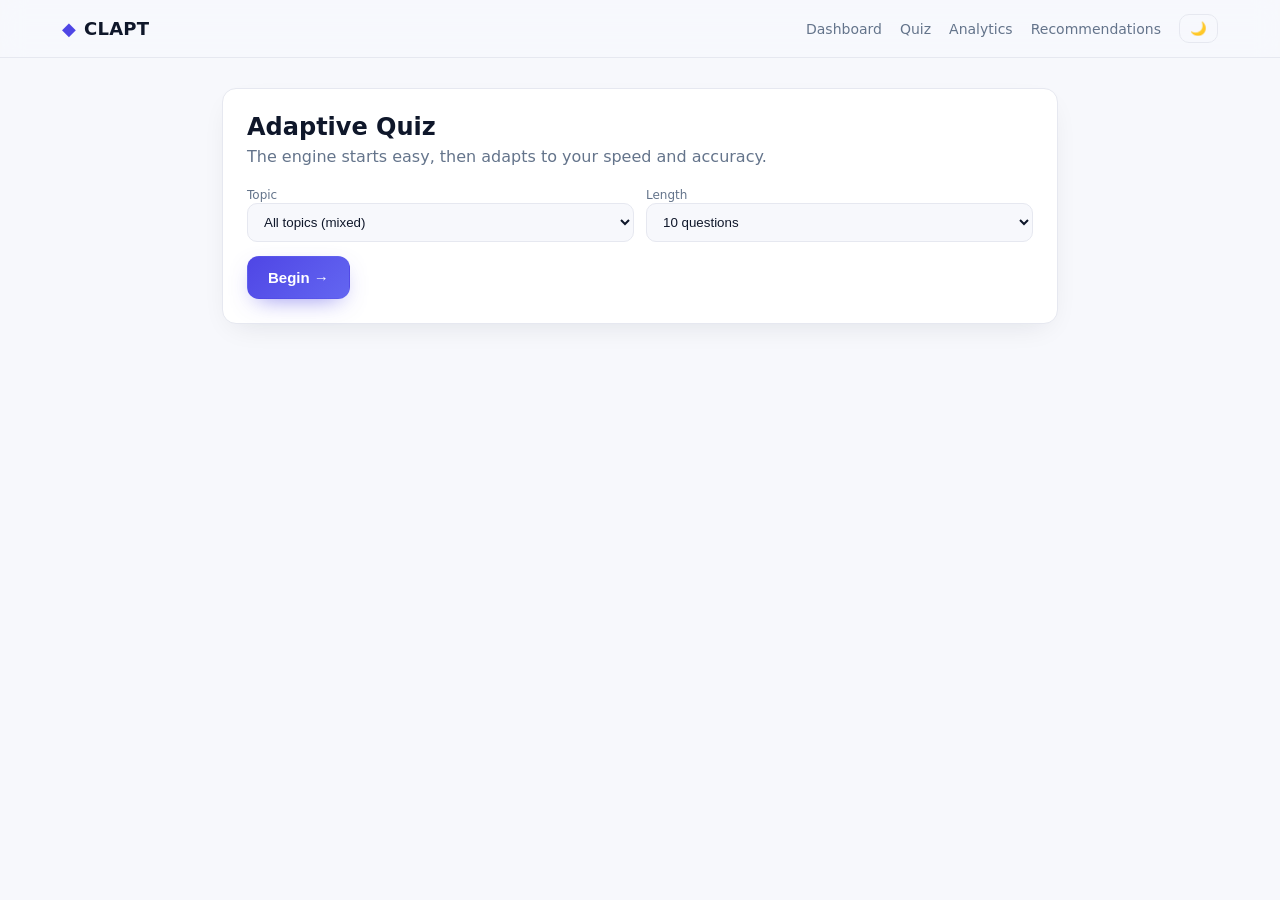
==== clapt-system/pages/quiz.html @ 55b76a5d "Add files via upload" ====
<!DOCTYPE html>
<html lang="en">
<head><meta charset="UTF-8"/><meta name="viewport" content="width=device-width,initial-scale=1"/>
<title>Quiz · CLAPT</title>
<link rel="stylesheet" href="../style.css"/></head>
<body>
<nav class="nav"><div class="nav-inner">
  <a href="../index.html" class="brand"><span class="logo">◆</span> CLAPT</a>
  <div class="nav-links">
    <a href="dashboard.html">Dashboard</a>
    <a href="quiz.html">Quiz</a>
    <a href="analytics.html">Analytics</a>
    <a href="recommendations.html">Recommendations</a>
    <button id="themeToggle" class="ghost-btn">🌙</button>
  </div>
</div></nav>

<main class="quiz-shell" id="quizRoot">
  <div id="startCard" class="q-card">
    <h2 style="margin:0 0 6px">Adaptive Quiz</h2>
    <p class="muted" style="margin:0 0 18px">The engine starts easy, then adapts to your speed and accuracy.</p>
    <div style="display:grid;grid-template-columns:1fr 1fr;gap:12px;margin-bottom:14px">
      <div>
        <label class="muted" style="font-size:12px">Topic</label>
        <select id="topicSel" class="search"></select>
      </div>
      <div>
        <label class="muted" style="font-size:12px">Length</label>
        <select id="lenSel" class="search">
          <option value="5">5 questions</option>
          <option value="10" selected>10 questions</option>
          <option value="15">15 questions</option>
          <option value="20">20 questions</option>
        </select>
      </div>
    </div>
    <button id="startBtn" class="btn primary">Begin →</button>
  </div>

  <div id="quizArea" style="display:none">
    <div class="quiz-top">
      <div class="meta">
        <span id="progressTxt" class="tag">Q 1 / 10</span>
        <span id="topicTag" class="tag">Topic</span>
        <span id="diffTag" class="tag easy">easy</span>
      </div>
      <div class="timer" id="timer">00:00</div>
    </div>
    <div class="progress"><span id="progressBar" style="width:0%"></span></div>

    <div class="q-card">
      <p id="qText" class="q-text"></p>
      <div id="opts" class="opts"></div>
      <div id="hintBox"></div>
      <div id="explainBox"></div>
      <div class="cog-meter"><span id="cogPill" class="cog-pill cog-low">Cognitive Load: LOW</span></div>
      <div class="q-actions">
        <button id="quitBtn" class="btn ghost">Quit</button>
        <button id="nextBtn" class="btn primary" style="display:none">Next →</button>
      </div>
    </div>
  </div>
</main>

<script src="../data/questions.js"></script>
<script src="../js/common.js"></script>
<script src="../js/storage.js"></script>
<script src="../js/adaptive-engine.js"></script>
<script src="../js/quiz.js"></script>
</body>
</html>
---- clapt-system/style.css ----
:root{
  --bg:#f7f8fc; --surface:#ffffff; --text:#0f172a; --muted:#64748b;
  --primary:#4f46e5; --primary-2:#6366f1; --accent:#06b6d4;
  --border:#e6e8f0; --success:#10b981; --warn:#f59e0b; --danger:#ef4444;
  --shadow:0 10px 30px -12px rgba(15,23,42,.12);
  --radius:14px;
}
[data-theme="dark"]{
  --bg:#0b1020; --surface:#121833; --text:#e6e8f5; --muted:#94a3b8;
  --primary:#818cf8; --primary-2:#a5b4fc; --accent:#22d3ee;
  --border:#1f2747; --shadow:0 10px 30px -12px rgba(0,0,0,.6);
}
*{box-sizing:border-box}
html,body{margin:0;padding:0;background:var(--bg);color:var(--text);font-family:Inter,ui-sans-serif,system-ui,-apple-system,Segoe UI,Roboto,sans-serif;-webkit-font-smoothing:antialiased}
a{color:inherit;text-decoration:none}
img{max-width:100%}

/* NAV */
.nav{position:sticky;top:0;z-index:50;backdrop-filter:saturate(160%) blur(12px);background:color-mix(in oklab, var(--bg) 75%, transparent);border-bottom:1px solid var(--border)}
.nav-inner{max-width:1200px;margin:0 auto;display:flex;align-items:center;justify-content:space-between;padding:14px 22px}
.brand{font-weight:700;font-size:18px;letter-spacing:.2px;display:flex;align-items:center;gap:8px}
.brand .logo{color:var(--primary)}
.nav-links{display:flex;gap:18px;align-items:center}
.nav-links a{color:var(--muted);font-weight:500;font-size:14px;transition:color .15s}
.nav-links a:hover{color:var(--text)}
.ghost-btn{background:transparent;border:1px solid var(--border);border-radius:10px;padding:6px 10px;cursor:pointer;color:var(--text)}

/* HERO */
.hero{position:relative;overflow:hidden;padding:80px 22px 60px;text-align:center}
.hero-inner{max-width:880px;margin:0 auto;position:relative;z-index:1}
.hero h1{font-size:clamp(32px,5vw,56px);line-height:1.05;margin:14px 0 10px;letter-spacing:-.02em}
.subtitle{color:var(--muted);font-size:18px;max-width:680px;margin:0 auto 28px}
.badge-pill{display:inline-block;padding:6px 12px;border-radius:999px;background:color-mix(in oklab,var(--primary) 12%,transparent);color:var(--primary);font-size:12px;font-weight:600;border:1px solid color-mix(in oklab,var(--primary) 25%,transparent)}
.cta-row{display:flex;gap:12px;justify-content:center;flex-wrap:wrap}
.btn{display:inline-flex;align-items:center;justify-content:center;padding:12px 20px;border-radius:12px;font-weight:600;font-size:15px;border:1px solid transparent;cursor:pointer;transition:transform .12s ease,box-shadow .15s ease,background .15s}
.btn:hover{transform:translateY(-1px)}
.btn.primary{background:linear-gradient(135deg,var(--primary),var(--primary-2));color:#fff;box-shadow:0 8px 24px -10px color-mix(in oklab,var(--primary) 70%,transparent)}
.btn.ghost{background:var(--surface);border-color:var(--border);color:var(--text)}
.btn.danger{background:var(--danger);color:#fff}
.stats{margin-top:40px;display:grid;grid-template-columns:repeat(4,1fr);gap:10px;max-width:680px;margin-left:auto;margin-right:auto}
.stats>div{background:var(--surface);border:1px solid var(--border);border-radius:var(--radius);padding:14px;box-shadow:var(--shadow)}
.stats b{display:block;font-size:22px;color:var(--primary)}
.stats span{font-size:12px;color:var(--muted)}
.hero-glow{position:absolute;inset:auto 0 -200px 0;height:480px;background:radial-gradient(closest-side,color-mix(in oklab,var(--primary) 35%,transparent),transparent);filter:blur(40px);pointer-events:none}

/* FEATURES */
.features{max-width:1200px;margin:40px auto;padding:0 22px}
.features h2,.explain h2{font-size:28px;letter-spacing:-.01em;margin:0 0 22px}
.grid{display:grid;grid-template-columns:repeat(auto-fit,minmax(260px,1fr));gap:16px}
.card{background:var(--surface);border:1px solid var(--border);border-radius:var(--radius);padding:22px;box-shadow:var(--shadow);transition:transform .15s ease,border-color .15s}
.card:hover{transform:translateY(-3px);border-color:color-mix(in oklab,var(--primary) 40%,var(--border))}
.card .ic{font-size:24px;margin-bottom:10px}
.card h3{margin:0 0 6px;font-size:16px}
.card p{margin:0;color:var(--muted);font-size:14px;line-height:1.5}

/* EXPLAIN */
.explain{background:var(--surface);border-top:1px solid var(--border);border-bottom:1px solid var(--border);padding:60px 22px;margin-top:40px}
.explain-inner{max-width:880px;margin:0 auto}
.explain ol{padding-left:18px;color:var(--muted);font-size:15px;line-height:1.8}
.explain ol b{color:var(--text)}

/* FOOTER */
.footer{max-width:1200px;margin:24px auto;padding:24px 22px;display:flex;justify-content:space-between;flex-wrap:wrap;gap:8px;color:var(--muted);font-size:13px;border-top:1px solid var(--border)}
.muted{color:var(--muted)}

/* DASH */
.page{max-width:1200px;margin:30px auto;padding:0 22px}
.page-title{font-size:28px;margin:0 0 6px;letter-spacing:-.01em}
.page-sub{color:var(--muted);margin:0 0 22px}
.kpi-grid{display:grid;grid-template-columns:repeat(auto-fit,minmax(200px,1fr));gap:14px;margin-bottom:22px}
.kpi{background:var(--surface);border:1px solid var(--border);border-radius:var(--radius);padding:18px;box-shadow:var(--shadow)}
.kpi .lbl{color:var(--muted);font-size:12px;text-transform:uppercase;letter-spacing:.06em}
.kpi .val{font-size:26px;font-weight:700;margin-top:6px}
.kpi .sub{color:var(--muted);font-size:12px;margin-top:4px}
.panels{display:grid;grid-template-columns:1.4fr 1fr;gap:16px}
@media(max-width:900px){.panels{grid-template-columns:1fr}}
.panel{background:var(--surface);border:1px solid var(--border);border-radius:var(--radius);padding:18px;box-shadow:var(--shadow)}
.panel h3{margin:0 0 12px;font-size:16px}
.list{display:flex;flex-direction:column;gap:8px}
.list .row{display:flex;justify-content:space-between;align-items:center;padding:10px 12px;border:1px solid var(--border);border-radius:10px;background:color-mix(in oklab,var(--bg) 60%,transparent)}
.list .row b{font-weight:600}
.tag{display:inline-block;font-size:11px;padding:3px 8px;border-radius:999px;background:color-mix(in oklab,var(--primary) 15%,transparent);color:var(--primary);font-weight:600}
.tag.easy{background:color-mix(in oklab,var(--success) 15%,transparent);color:var(--success)}
.tag.medium{background:color-mix(in oklab,var(--warn) 18%,transparent);color:var(--warn)}
.tag.hard{background:color-mix(in oklab,var(--danger) 15%,transparent);color:var(--danger)}
.bar{height:8px;background:color-mix(in oklab,var(--bg) 70%,transparent);border-radius:999px;overflow:hidden;border:1px solid var(--border)}
.bar>span{display:block;height:100%;background:linear-gradient(90deg,var(--primary),var(--accent));transition:width .4s}
.meter{display:flex;align-items:center;gap:10px}
.meter .lbl{min-width:120px;font-size:13px;color:var(--muted)}

/* QUIZ */
.quiz-shell{max-width:880px;margin:30px auto;padding:0 22px}
.quiz-top{display:flex;justify-content:space-between;align-items:center;margin-bottom:14px;gap:12px;flex-wrap:wrap}
.quiz-top .meta{display:flex;gap:8px;align-items:center;flex-wrap:wrap}
.quiz-top .timer{font-variant-numeric:tabular-nums;font-weight:700;background:var(--surface);border:1px solid var(--border);padding:8px 12px;border-radius:10px}
.progress{height:6px;background:var(--border);border-radius:999px;overflow:hidden;margin-bottom:14px}
.progress>span{display:block;height:100%;background:linear-gradient(90deg,var(--primary),var(--accent));transition:width .3s}
.q-card{background:var(--surface);border:1px solid var(--border);border-radius:var(--radius);padding:24px;box-shadow:var(--shadow)}
.q-text{font-size:18px;font-weight:600;margin:0 0 16px;line-height:1.45}
.opts{display:grid;gap:10px}
.opt{display:flex;align-items:center;gap:10px;padding:12px 14px;border:1px solid var(--border);border-radius:12px;cursor:pointer;background:var(--bg);transition:all .15s;font-size:15px}
.opt:hover{border-color:var(--primary)}
.opt.selected{border-color:var(--primary);background:color-mix(in oklab,var(--primary) 10%,transparent)}
.opt.correct{border-color:var(--success);background:color-mix(in oklab,var(--success) 12%,transparent)}
.opt.wrong{border-color:var(--danger);background:color-mix(in oklab,var(--danger) 12%,transparent)}
.opt .dot{width:18px;height:18px;border-radius:50%;border:2px solid var(--border);flex:0 0 auto}
.opt.selected .dot{border-color:var(--primary);background:var(--primary)}
.q-actions{display:flex;justify-content:space-between;gap:10px;margin-top:18px;flex-wrap:wrap}
.hint{margin-top:12px;padding:10px 12px;border-left:3px solid var(--primary);background:color-mix(in oklab,var(--primary) 8%,transparent);border-radius:8px;font-size:14px;color:var(--text)}
.cog-meter{margin-top:14px;display:flex;gap:8px;align-items:center}
.cog-pill{padding:6px 10px;border-radius:999px;font-size:12px;font-weight:700}
.cog-low{background:color-mix(in oklab,var(--success) 18%,transparent);color:var(--success)}
.cog-med{background:color-mix(in oklab,var(--warn) 22%,transparent);color:var(--warn)}
.cog-high{background:color-mix(in oklab,var(--danger) 18%,transparent);color:var(--danger)}

/* TOAST */
.toast-wrap{position:fixed;right:18px;bottom:18px;display:flex;flex-direction:column;gap:8px;z-index:99}
.toast{background:var(--surface);border:1px solid var(--border);box-shadow:var(--shadow);padding:12px 14px;border-radius:10px;font-size:14px;min-width:220px;animation:in .25s ease}
.toast.success{border-left:4px solid var(--success)}
.toast.error{border-left:4px solid var(--danger)}
.toast.info{border-left:4px solid var(--primary)}
@keyframes in{from{opacity:0;transform:translateY(8px)}to{opacity:1;transform:none}}

/* tables */
.table{width:100%;border-collapse:collapse;font-size:14px}
.table th,.table td{text-align:left;padding:10px 12px;border-bottom:1px solid var(--border)}
.table th{color:var(--muted);font-weight:600;font-size:12px;text-transform:uppercase;letter-spacing:.04em}
.table tr:hover td{background:color-mix(in oklab,var(--bg) 50%,transparent)}

.empty{padding:30px;text-align:center;color:var(--muted)}
.center{display:flex;align-items:center;justify-content:center}
.search{width:100%;padding:10px 12px;border:1px solid var(--border);border-radius:10px;background:var(--bg);color:var(--text);outline:none}
.search:focus{border-color:var(--primary)}
.flex-between{display:flex;justify-content:space-between;align-items:center;gap:10px;flex-wrap:wrap}
.badge-list{display:flex;gap:8px;flex-wrap:wrap}
.achv{padding:8px 12px;border:1px solid var(--border);border-radius:999px;background:var(--surface);font-size:13px;display:flex;gap:8px;align-items:center}
.achv .em{font-size:16px}
.review-q{padding:14px;border:1px solid var(--border);border-radius:12px;margin-bottom:10px;background:var(--surface)}
.review-q .qh{display:flex;justify-content:space-between;gap:10px;margin-bottom:6px}
.review-q .ans{font-size:13px;color:var(--muted);margin-top:6px}
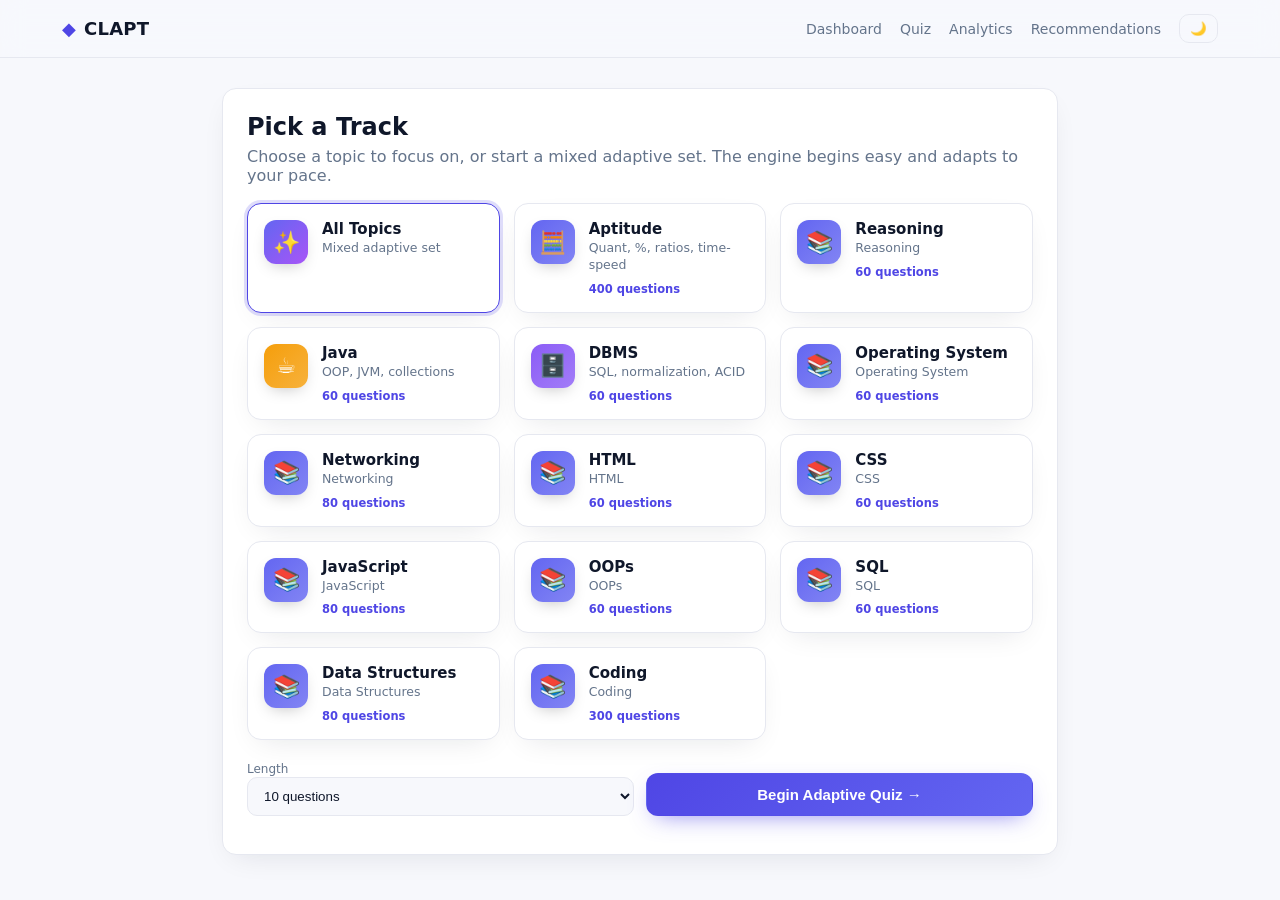
==== commit 033902f0: "Add files via upload" ====
--- a/clapt-system/pages/quiz.html
+++ b/clapt-system/pages/quiz.html
@@ -17,13 +17,10 @@
 
 <main class="quiz-shell" id="quizRoot">
   <div id="startCard" class="q-card">
-    <h2 style="margin:0 0 6px">Adaptive Quiz</h2>
-    <p class="muted" style="margin:0 0 18px">The engine starts easy, then adapts to your speed and accuracy.</p>
-    <div style="display:grid;grid-template-columns:1fr 1fr;gap:12px;margin-bottom:14px">
-      <div>
-        <label class="muted" style="font-size:12px">Topic</label>
-        <select id="topicSel" class="search"></select>
-      </div>
+    <h2 style="margin:0 0 6px">Pick a Track</h2>
+    <p class="muted" style="margin:0 0 18px">Choose a topic to focus on, or start a mixed adaptive set. The engine begins easy and adapts to your pace.</p>
+    <div id="topicGrid" class="topic-grid"></div>
+    <div style="display:grid;grid-template-columns:1fr 1fr;gap:12px;margin:18px 0 14px">
       <div>
         <label class="muted" style="font-size:12px">Length</label>
         <select id="lenSel" class="search">
@@ -33,8 +30,10 @@
           <option value="20">20 questions</option>
         </select>
       </div>
+      <div style="display:flex;align-items:flex-end">
+        <button id="startBtn" class="btn primary" style="width:100%">Begin Adaptive Quiz →</button>
+      </div>
     </div>
-    <button id="startBtn" class="btn primary">Begin →</button>
   </div>
 
   <div id="quizArea" style="display:none">
--- a/clapt-system/style.css
+++ b/clapt-system/style.css
@@ -138,3 +138,14 @@
 .review-q{padding:14px;border:1px solid var(--border);border-radius:12px;margin-bottom:10px;background:var(--surface)}
 .review-q .qh{display:flex;justify-content:space-between;gap:10px;margin-bottom:6px}
 .review-q .ans{font-size:13px;color:var(--muted);margin-top:6px}
+
+/* TOPIC GRID (landing & quiz start) */
+.topic-grid{display:grid;grid-template-columns:repeat(auto-fill,minmax(220px,1fr));gap:14px}
+.topic-card{display:flex;gap:14px;align-items:flex-start;text-align:left;padding:16px;background:var(--surface);border:1.5px solid var(--border);border-radius:var(--radius);box-shadow:var(--shadow);cursor:pointer;font-family:inherit;color:var(--text);transition:transform .15s ease,border-color .15s ease,box-shadow .15s ease;text-decoration:none;width:100%}
+.topic-card:hover{transform:translateY(-3px);border-color:color-mix(in oklab,var(--primary) 50%,var(--border));box-shadow:0 14px 32px -14px color-mix(in oklab,var(--primary) 35%,transparent)}
+.topic-card.active{border-color:var(--primary);box-shadow:0 0 0 3px color-mix(in oklab,var(--primary) 18%,transparent),var(--shadow)}
+.tc-icon{flex:0 0 44px;width:44px;height:44px;border-radius:12px;display:flex;align-items:center;justify-content:center;font-size:22px;color:#fff;box-shadow:0 6px 16px -6px rgba(0,0,0,.25)}
+.tc-body{flex:1;min-width:0}
+.tc-title{font-weight:700;font-size:15px;margin-bottom:2px}
+.tc-desc{color:var(--muted);font-size:12.5px;line-height:1.35}
+.tc-meta{margin-top:8px;font-size:11.5px;color:var(--primary);font-weight:600}
